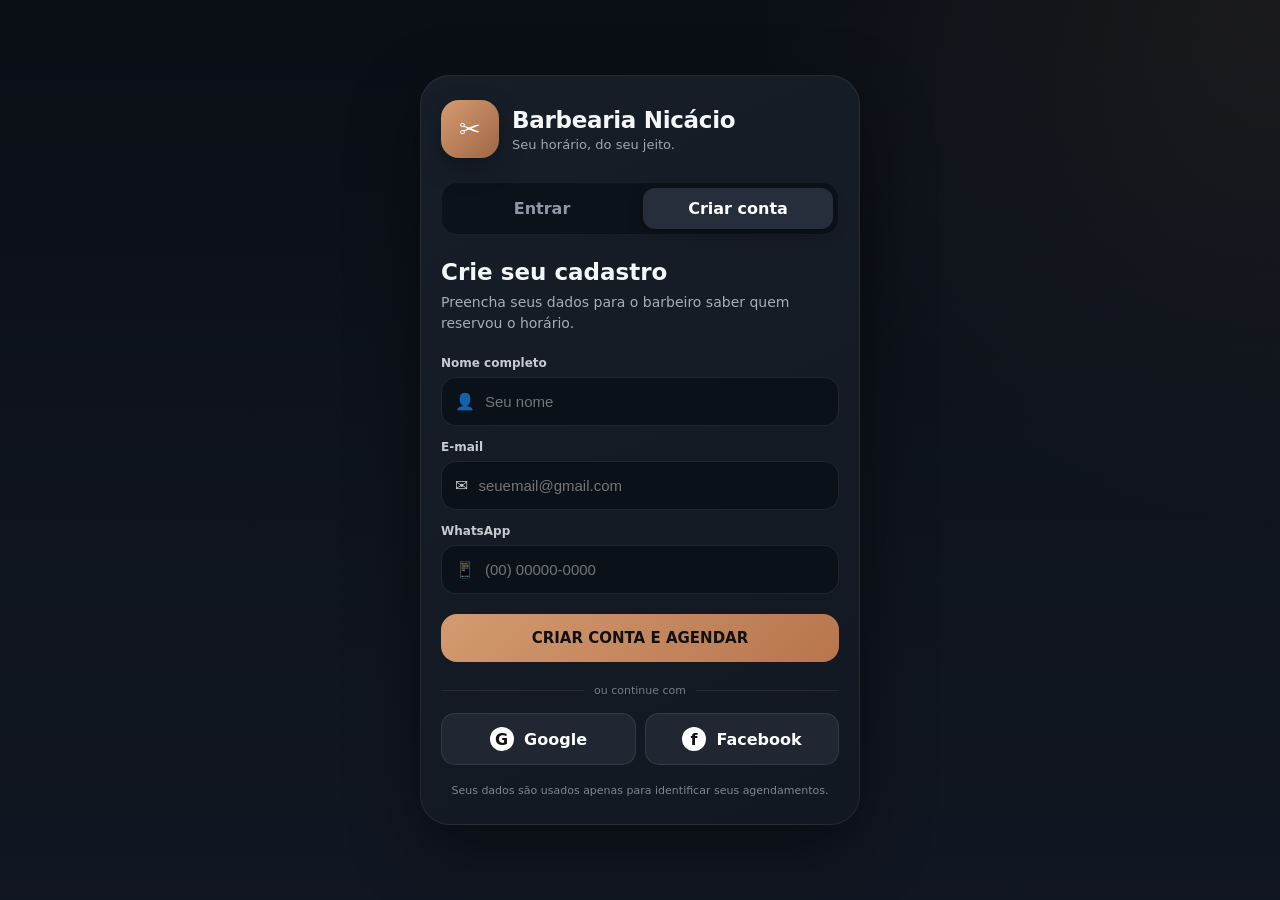
==== index.html @ 9b79aec9 "Add files via upload" ====
<!doctype html>
<html lang="pt-BR">
<head>
  <meta charset="utf-8" />
  <meta name="viewport" content="width=device-width,initial-scale=1,viewport-fit=cover" />
  <meta name="theme-color" content="#111722" />
  <title>Barbearia Nicácio</title>
  <link rel="manifest" href="manifest.json" />

  <script>
    const nicacioProfile = JSON.parse(localStorage.getItem('nicacio_profile') || 'null');
    if (!nicacioProfile || !nicacioProfile.name || !nicacioProfile.email) {
      window.location.replace('cadastro.html');
    }
  </script>

  <link rel="stylesheet" href="styles.css?v=17" />
</head>
<body>
  <main class="app">
    <header class="topbar">
      <div>
        <div class="brand">Barbearia Nicácio</div>
        <div class="sub">Agendamento online</div>
      <div class="top-actions">
        <button id="installAppBtn" class="install-btn hidden" type="button">INSTALAR APP</button>
        <a class="light-btn" href="agendamentos.html" style="text-decoration:none">MEUS AGENDAMENTOS</a>
      </div>
      </div>
      
    </header>

    <section id="chat" class="chat">
      <div id="intro1" class="bubble bot intro-bubble">Olá!</div>
      <div id="intro2" class="bubble bot intro-bubble">Por qual serviço você está procurando?</div>

      <div id="stepService" class="step intro-step-hidden"><div class="step-progress"><span class="active"></span><span></span><span></span></div><div class="helper-card"><span>✂️</span><div><b>1. Escolha o serviço</b><br>Toque em uma opção e depois em Enviar.</div></div>
        <h3>SELECIONE OS SERVIÇOS:</h3>
        <div id="services" class="cards horizontal"></div>
        <p class="swipe">← ARRASTE PARA O LADO PARA VER MAIS →</p>
        <button id="serviceNext" class="primary" disabled>Enviar</button>
      </div>

      <div id="stepDate" class="step hidden"><div class="step-progress"><span class="active"></span><span class="active"></span><span></span></div><div class="helper-card"><span>📅</span><div><b>2. Escolha dia e horário</b><br>Domingos e dias bloqueados não podem ser selecionados.</div></div>
        <div id="chosenServiceBubble" class="bubble user"></div>
        <div class="bubble bot">Certo, e qual o melhor dia e horário para você ser atendido?</div>
        <h3>SELECIONE O DIA E HORÁRIO:</h3>
        <div id="dates" class="cards horizontal"></div>
        <p class="swipe">← ARRASTE PARA O LADO PARA VER MAIS →</p>

        <div id="timesBox" class="times-box">
          <div id="timesMessage">Selecione um dia para ver os horários.</div>
          <div id="times" class="times"></div>
        </div>

        <div id="selectedDateLabel" class="selected-label">Nenhum dia selecionado</div>
        <button id="confirmBooking" class="primary" disabled>Enviar</button>
        <button id="backToService" class="secondary">Voltar</button>
      </div>

      <div id="stepDone" class="step hidden"><div class="step-progress"><span class="active"></span><span class="active"></span><span class="active"></span></div>
        <div class="bubble bot">Agendamento confirmado ✅</div>
        <div id="bookingSummary" class="summary"></div>
        <button id="newBooking" class="primary">Fazer outro agendamento</button>
      </div>
    </section>
  </main>


  <script>
    // Remove versões antigas salvas no celular para sempre carregar a versão atual.
    if ('serviceWorker' in navigator) {
      navigator.serviceWorker.getRegistrations().then(regs => regs.forEach(r => r.unregister()));
    }
    if ('caches' in window) {
      caches.keys().then(keys => keys.forEach(k => caches.delete(k)));
    }
  </script>
  <script src="app.js?v=16"></script>
</body>
</html>
---- styles.css ----
:root{
  --bg:#111722;
  --panel:#2d333e;
  --panel2:#3b414c;
  --text:#f5f6f8;
  --muted:#b7bac2;
  --accent:#c47b58;
  --accent2:#8d5f4a;
  --light:#f2f3f5;
  --dark:#151922;
}
*{box-sizing:border-box}
html,body{margin:0;background:var(--bg);color:var(--text);font-family:Inter,system-ui,-apple-system,Segoe UI,Roboto,Arial,sans-serif}
body{min-height:100vh}
button{font:inherit}
.app{max-width:820px;margin:auto;min-height:100vh;padding:20px 18px 50px}
.topbar{display:flex;justify-content:space-between;align-items:center;gap:14px;position:sticky;top:0;background:linear-gradient(var(--bg) 82%,transparent);padding:8px 0 26px;z-index:5}
.brand{font-size:22px;font-weight:800}
.sub{font-size:13px;color:var(--muted);margin-top:2px}
.light-btn{background:var(--light);color:#111;border:0;border-radius:15px;padding:11px 14px;font-size:13px;font-weight:800;box-shadow:0 5px 20px #0003}
.chat{padding-top:20px}
.bubble{padding:22px 28px;border-radius:28px;margin:16px 0;font-size:22px;line-height:1.25;max-width:82%}
.bot{background:linear-gradient(135deg,var(--accent),var(--accent2));}
.user{background:linear-gradient(135deg,#d7d9dd,#9da1a9);color:#111;margin-left:auto;max-width:max-content}
.step{margin-top:54px}
.hidden{display:none!important}
h3{font-size:16px;font-weight:500;color:var(--muted);margin:0 0 16px 2px}
.cards.horizontal{display:flex;gap:8px;overflow-x:auto;padding:3px 4px 10px;scroll-snap-type:x mandatory}
.cards.horizontal::-webkit-scrollbar{height:5px}.cards.horizontal::-webkit-scrollbar-thumb{background:#2c3340;border-radius:99px}
.card{min-width:185px;height:205px;border-radius:24px;background:linear-gradient(145deg,#3c424d,#2b303a);padding:22px;position:relative;border:2px solid transparent;scroll-snap-align:start;display:flex;flex-direction:column;justify-content:flex-end}
.card.selected{border-color:#e69a70;box-shadow:0 0 0 3px #e69a7033 inset}
.check{position:absolute;right:18px;top:18px;width:42px;height:42px;border-radius:12px;background:#f2f2f2}
.card.selected .check::after{content:"✓";position:absolute;inset:0;display:grid;place-items:center;color:#111;font-weight:900;font-size:24px}
.service-name{font-size:25px;font-weight:800}
.service-meta{display:flex;justify-content:space-between;color:#bbb;font-size:18px;margin-top:18px}
.swipe{text-align:center;color:#999;font-size:14px}
.primary,.secondary{width:100%;border:0;border-radius:22px;padding:16px 18px;margin-top:14px;font-size:18px;font-weight:700}
.primary{background:linear-gradient(135deg,#b9bdc5,#6f7580);color:#fff}
.primary:disabled{opacity:.45}
.secondary{background:#202631;color:#fff}
.date-card{min-width:140px;height:148px;justify-content:center;align-items:center;text-align:center;padding:12px}
.date-card .dow{font-size:24px;font-weight:700}
.date-card .day{font-size:40px;font-weight:800;margin:10px 0 0}
.date-card .month{color:#ddd;font-weight:700}
.date-card.selected{background:linear-gradient(145deg,#df8b60,#ae6848)}
.date-card.disabled{opacity:.3;text-decoration:line-through}
.times-box{background:linear-gradient(145deg,#4a505a,#3b414c);padding:28px;border-radius:28px;margin-top:30px;text-align:center}
.times{display:grid;grid-template-columns:repeat(3,1fr);gap:10px;margin-top:18px}
.time-btn{border:1px solid #ffffff33;background:#242a34;color:#fff;border-radius:16px;padding:14px}
.time-btn.selected{background:#d58259;color:#111;font-weight:800}
.selected-label{background:#201f25;border-radius:22px;margin-top:22px;padding:17px;text-align:center;font-weight:700}
.summary{background:#242a34;border-radius:26px;padding:24px;font-size:18px;line-height:1.7}
.modal{position:fixed;inset:0;background:#0009;display:grid;place-items:end center;z-index:20;padding:18px}
.modal-card{background:#171d27;width:min(820px,100%);max-height:80vh;overflow:auto;border-radius:30px 30px 20px 20px;padding:22px}
.modal-head{display:flex;justify-content:space-between;align-items:center}
.icon-btn{border:0;background:#2b313c;color:#fff;width:42px;height:42px;border-radius:50%}
.booking-item{background:#242a34;padding:18px;border-radius:20px;margin:12px 0}
.booking-item strong{display:block;font-size:18px;margin-bottom:6px}
.cancel{margin-top:12px;border:0;background:#5a2730;color:#fff;border-radius:14px;padding:10px 14px}
.empty{color:#aaa;text-align:center;padding:36px 10px}
@media(max-width:560px){
  .app{padding:12px 12px 38px}
  .topbar{align-items:flex-start}
  .brand{font-size:18px}
  .light-btn{font-size:13px;padding:13px 14px}
  .bubble{font-size:19px;max-width:88%;padding:18px 20px;border-radius:24px}
  .card{min-width:180px;height:210px;padding:18px}
  .service-name{font-size:21px}
  .service-meta{font-size:16px}
  .date-card{min-width:145px;height:155px}
  .times{grid-template-columns:repeat(2,1fr)}
}


.intro-bubble{
  opacity:0;
  transform:translateY(12px) scale(.98);
  transition:opacity .45s ease, transform .45s ease;
}
.intro-bubble.show{
  opacity:1;
  transform:translateY(0) scale(1);
}
.intro-step-hidden{
  opacity:0;
  transform:translateY(12px);
  pointer-events:none;
}
.intro-step-show{
  opacity:1;
  transform:translateY(0);
  pointer-events:auto;
  transition:opacity .45s ease, transform .45s ease;
}


/* V13 — visual profissional e mais fácil de entender */
body{background:linear-gradient(180deg,#0c1118 0%,#111722 100%)}
.app{max-width:760px;padding:18px 16px 44px}
.topbar{backdrop-filter:blur(12px);border-bottom:1px solid #ffffff14}
.brand{font-size:24px;letter-spacing:-.3px}
.light-btn{border-radius:14px;padding:11px 13px;box-shadow:none}
.bubble{max-width:88%;border-radius:22px;padding:18px 20px;font-size:19px;box-shadow:0 14px 38px #00000038}
.bot{background:linear-gradient(135deg,#c5825f,#93634c)}
.step{margin-top:34px}
h3{margin-bottom:12px;font-size:13px;letter-spacing:.5px;font-weight:800;color:#c5cad2}
.card{background:linear-gradient(145deg,#2a323f,#202733);border:1px solid #ffffff14;box-shadow:0 8px 24px #0002}
.card.selected{border-color:#d59a6f;box-shadow:0 0 0 2px #d59a6f33,0 10px 26px #0003}
.primary{background:linear-gradient(135deg,#d39a70,#b8754e);color:#111;font-weight:900}
.primary:disabled{background:#555d69;color:#ccd0d5}
.secondary{background:#1b222d;border:1px solid #ffffff14}
.times-box{background:linear-gradient(145deg,#29313d,#222a35);border:1px solid #ffffff14;box-shadow:0 14px 38px #00000038}
.time-btn{border:1px solid #ffffff20;background:#151b24;border-radius:13px;padding:12px}
.time-btn.selected{background:#d59a6f;color:#111}
.step-progress{display:flex;gap:7px;margin:10px 0 18px}
.step-progress span{height:5px;flex:1;border-radius:99px;background:#2a313b}
.step-progress span.active{background:#d59a6f}
.helper-card{display:flex;align-items:center;gap:10px;background:#151b24;border:1px solid #ffffff14;border-radius:16px;padding:12px 14px;color:#aeb5c0;font-size:13px;margin-bottom:14px}
.helper-card b{color:#fff}
.auth-card{border:1px solid #ffffff14;box-shadow:0 14px 38px #00000038}
.auth-card input{background:#0f151e;border:1px solid #ffffff18}
.auth-card input:focus{border-color:#d59a6f;box-shadow:0 0 0 3px #d59a6f22}
@media(max-width:560px){.app{padding:12px 12px 34px}.brand{font-size:20px}.bubble{font-size:17px;padding:16px 17px}.light-btn{font-size:11px;padding:10px 11px}}


/* V14 — Login profissional */
.login-shell{
  min-height:100vh;
  display:grid;
  place-items:center;
  padding:22px 14px;
  background:
    radial-gradient(circle at top right,#d59a6f14,transparent 34%),
    linear-gradient(180deg,#0a0f16,#111722);
}
.login-card{
  width:min(440px,100%);
  background:linear-gradient(155deg,#171e28,#121821);
  border:1px solid #ffffff12;
  border-radius:30px;
  padding:24px 20px;
  box-shadow:0 26px 70px #0007;
}
.login-brand{
  display:flex;
  align-items:center;
  gap:13px;
  margin-bottom:24px;
}
.login-logo{
  width:58px;
  height:58px;
  border-radius:18px;
  display:grid;
  place-items:center;
  font-size:26px;
  background:linear-gradient(135deg,#d59a6f,#9f6747);
  box-shadow:0 10px 26px #0004;
}
.login-brand h1{
  margin:0;
  font-size:23px;
  letter-spacing:-.3px;
}
.login-brand p{
  margin:4px 0 0;
  color:#9fa7b3;
  font-size:13px;
}
.login-tabs{
  display:grid;
  grid-template-columns:1fr 1fr;
  gap:6px;
  padding:5px;
  border-radius:16px;
  background:#0c121a;
  border:1px solid #ffffff0e;
  margin-bottom:24px;
}
.login-tab{
  border:0;
  border-radius:12px;
  padding:11px 8px;
  background:transparent;
  color:#9098a5;
  font-weight:800;
}
.login-tab.active{
  background:#252e3a;
  color:#fff;
  box-shadow:0 5px 16px #0003;
}
.login-heading h2{
  margin:0;
  font-size:23px;
}
.login-heading p{
  margin:7px 0 22px;
  color:#a5adb8;
  font-size:14px;
  line-height:1.5;
}
.login-card label{
  display:block;
  margin:14px 0 7px;
  font-size:12px;
  font-weight:800;
  color:#c6cbd2;
}
.input-wrap{
  display:flex;
  align-items:center;
  gap:10px;
  background:#0b1118;
  border:1px solid #ffffff16;
  border-radius:15px;
  padding:0 13px;
}
.input-wrap:focus-within{
  border-color:#d59a6f;
  box-shadow:0 0 0 3px #d59a6f18;
}
.input-wrap span{
  opacity:.8;
}
.input-wrap input{
  width:100%;
  border:0;
  outline:0;
  background:transparent;
  color:#fff;
  padding:15px 0;
  font-size:15px;
}
.login-primary{
  margin-top:20px;
  border-radius:16px;
  padding:15px;
  font-size:15px;
}
.login-divider{
  display:flex;
  align-items:center;
  gap:10px;
  margin:22px 0 16px;
  color:#737c89;
  font-size:11px;
}
.login-divider::before,.login-divider::after{
  content:"";
  height:1px;
  flex:1;
  background:#ffffff12;
}
.social-grid{
  display:grid;
  grid-template-columns:1fr 1fr;
  gap:9px;
}
.social-login{
  border:1px solid #ffffff16;
  background:#202733;
  color:#fff;
  border-radius:14px;
  padding:13px 8px;
  font-weight:800;
}
.social-login b{
  display:inline-grid;
  place-items:center;
  width:24px;
  height:24px;
  background:#fff;
  color:#111;
  border-radius:50%;
  margin-right:5px;
}
.login-foot{
  color:#7d8692;
  text-align:center;
  font-size:11px;
  line-height:1.5;
  margin:18px 10px 0;
}
@media(max-width:420px){
  .login-card{padding:21px 16px;border-radius:25px}
  .login-brand h1{font-size:20px}
  .login-heading h2{font-size:21px}
}


/* V15 — saudação personalizada e agendamento corrigido */
.intro-bubble{
  opacity:0;
  transform:translateY(10px);
  transition:opacity .4s ease,transform .4s ease;
}
.intro-bubble.show{
  opacity:1;
  transform:translateY(0);
}
.intro-step-hidden{
  opacity:0;
  transform:translateY(10px);
  pointer-events:none;
}
.intro-step-show{
  opacity:1;
  transform:translateY(0);
  pointer-events:auto;
  transition:opacity .4s ease,transform .4s ease;
}


/* V16 — botão de dia menor + instalar aplicativo */
.top-actions{
  display:flex;
  align-items:center;
  gap:8px;
  flex-wrap:wrap;
  justify-content:flex-end;
}
.install-btn{
  border:0;
  border-radius:13px;
  padding:10px 12px;
  background:linear-gradient(135deg,#d39a70,#b8754e);
  color:#111;
  font-weight:900;
  font-size:11px;
}
.date-card{
  min-width:82px !important;
  width:82px !important;
  height:96px !important;
  padding:6px !important;
  border-radius:16px !important;
}
.date-card .dow{
  font-size:12px !important;
}
.date-card .day{
  font-size:21px !important;
  margin-top:3px !important;
}
.date-card .month{
  font-size:10px !important;
}
.blocked-tag{
  margin-top:4px !important;
  font-size:7px !important;
}
@media(max-width:560px){
  .topbar{
    gap:8px;
  }
  .top-actions{
    gap:6px;
  }
  .install-btn,.light-btn{
    font-size:9px !important;
    padding:9px 9px !important;
  }
  .date-card{
    min-width:76px !important;
    width:76px !important;
    height:90px !important;
  }
}


/* V17 — cartões de selecionar serviço menores */
.card:not(.date-card){
  min-width:118px !important;
  width:118px !important;
  height:132px !important;
  padding:11px !important;
  border-radius:17px !important;
}
.card:not(.date-card) .service-name{
  font-size:14px !important;
  line-height:1.15 !important;
}
.card:not(.date-card) .service-meta{
  font-size:10px !important;
  gap:5px !important;
  margin-top:7px !important;
}
.card:not(.date-card) .check{
  width:25px !important;
  height:25px !important;
  right:8px !important;
  top:8px !important;
  border-radius:7px !important;
}
.card:not(.date-card).selected .check::after{
  font-size:15px !important;
}
@media(max-width:560px){
  .card:not(.date-card){
    min-width:110px !important;
    width:110px !important;
    height:124px !important;
    padding:9px !important;
  }
  .card:not(.date-card) .service-name{
    font-size:13px !important;
  }
}
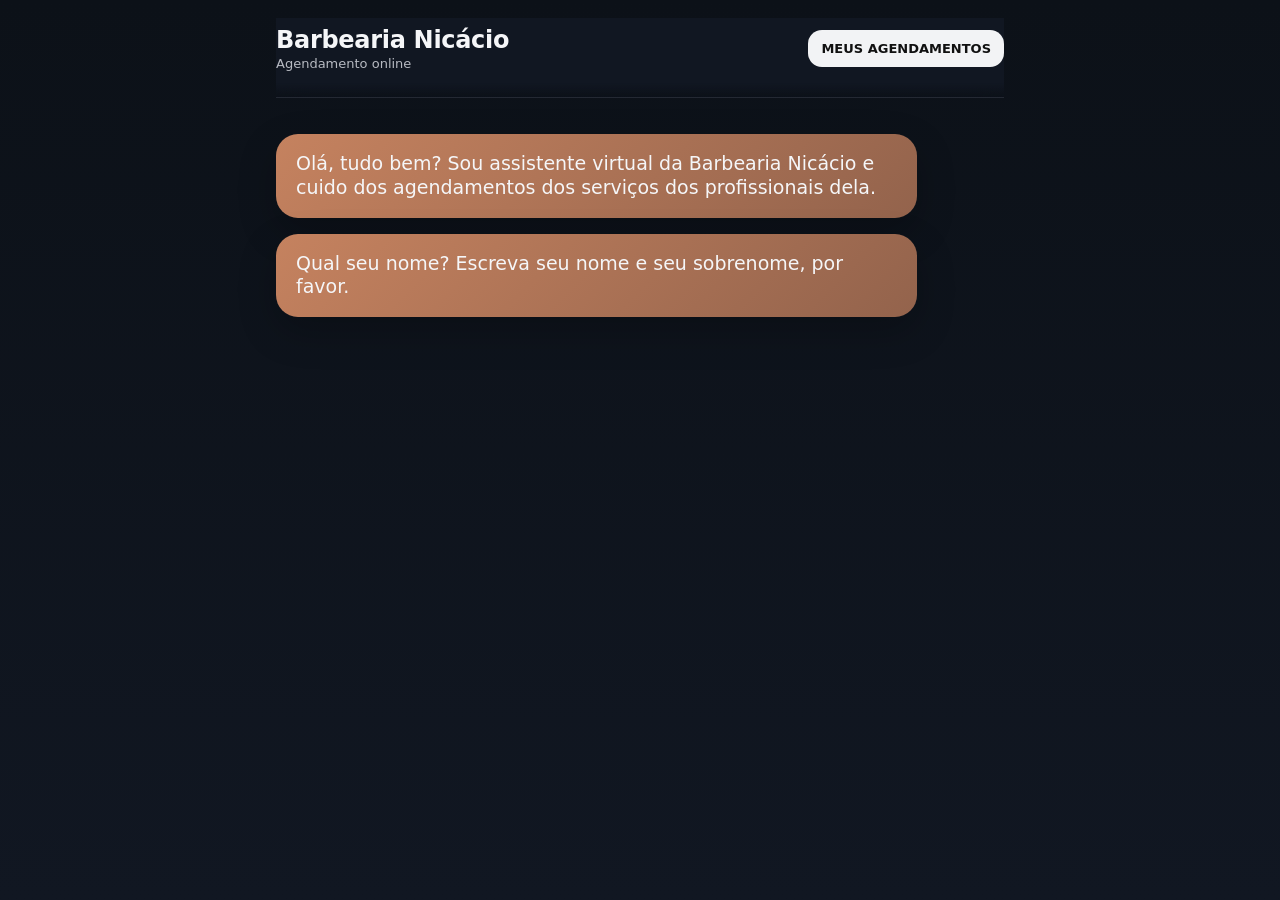
==== commit 54cd178b: "Add files via upload" ====
--- a/index.html
+++ b/index.html
@@ -6,76 +6,74 @@
   <meta name="theme-color" content="#111722" />
   <title>Barbearia Nicácio</title>
   <link rel="manifest" href="manifest.json" />
-
-  <script>
-    const nicacioProfile = JSON.parse(localStorage.getItem('nicacio_profile') || 'null');
-    if (!nicacioProfile || !nicacioProfile.name || !nicacioProfile.email) {
-      window.location.replace('cadastro.html');
-    }
-  </script>
-
-  <link rel="stylesheet" href="styles.css?v=17" />
+  <link rel="stylesheet" href="styles.css?v=19" />
 </head>
 <body>
   <main class="app">
     <header class="topbar">
-      <div>
-        <div class="brand">Barbearia Nicácio</div>
-        <div class="sub">Agendamento online</div>
+      <div><div class="brand">Barbearia Nicácio</div><div class="sub">Agendamento online</div></div>
       <div class="top-actions">
         <button id="installAppBtn" class="install-btn hidden" type="button">INSTALAR APP</button>
         <a class="light-btn" href="agendamentos.html" style="text-decoration:none">MEUS AGENDAMENTOS</a>
       </div>
-      </div>
-      
     </header>
 
     <section id="chat" class="chat">
-      <div id="intro1" class="bubble bot intro-bubble">Olá!</div>
-      <div id="intro2" class="bubble bot intro-bubble">Por qual serviço você está procurando?</div>
+      <div id="welcomeBubble" class="bubble bot intro-bubble">Olá, tudo bem? Sou assistente virtual da Barbearia Nicácio e cuido dos agendamentos dos serviços dos profissionais dela.</div>
+      <div id="nameQuestion" class="bubble bot intro-bubble">Qual seu nome? Escreva seu nome e seu sobrenome, por favor.</div>
 
-      <div id="stepService" class="step intro-step-hidden"><div class="step-progress"><span class="active"></span><span></span><span></span></div><div class="helper-card"><span>✂️</span><div><b>1. Escolha o serviço</b><br>Toque em uma opção e depois em Enviar.</div></div>
+      <div id="stepName" class="step intro-step-hidden chat-form-card">
+        <label for="clientName">SEU NOME E SOBRENOME:</label>
+        <input id="clientName" class="chat-input" type="text" autocomplete="name" placeholder="Ex.: João da Silva" />
+        <button id="sendName" class="primary" disabled>Enviar</button>
+      </div>
+
+      <div id="stepNotify" class="step hidden">
+        <div id="nameReply" class="bubble user"></div>
+        <div id="howAreYou" class="bubble bot"></div>
+        <div class="bubble bot">Para que possamos lembrá-lo de seu agendamento, ative suas notificações clicando abaixo.</div>
+        <button id="enableNotifications" class="primary">🔔 ATIVAR NOTIFICAÇÕES</button>
+        <button id="continueWithoutNotifications" class="secondary">Continuar</button>
+      </div>
+
+      <div id="stepService" class="step hidden">
+        <div class="bubble bot">Por qual serviço você está procurando?</div>
+        <div class="step-progress"><span class="active"></span><span></span><span></span></div>
+        <div class="helper-card"><span>✂️</span><div><b>1. Escolha o serviço</b><br>Toque em uma opção e depois em Enviar.</div></div>
         <h3>SELECIONE OS SERVIÇOS:</h3>
         <div id="services" class="cards horizontal"></div>
         <p class="swipe">← ARRASTE PARA O LADO PARA VER MAIS →</p>
         <button id="serviceNext" class="primary" disabled>Enviar</button>
       </div>
 
-      <div id="stepDate" class="step hidden"><div class="step-progress"><span class="active"></span><span class="active"></span><span></span></div><div class="helper-card"><span>📅</span><div><b>2. Escolha dia e horário</b><br>Domingos e dias bloqueados não podem ser selecionados.</div></div>
+      <div id="stepDate" class="step hidden">
+        <div class="step-progress"><span class="active"></span><span class="active"></span><span></span></div>
+        <div class="helper-card"><span>📅</span><div><b>2. Escolha dia e horário</b><br>Domingos e dias bloqueados não podem ser selecionados.</div></div>
         <div id="chosenServiceBubble" class="bubble user"></div>
         <div class="bubble bot">Certo, e qual o melhor dia e horário para você ser atendido?</div>
         <h3>SELECIONE O DIA E HORÁRIO:</h3>
         <div id="dates" class="cards horizontal"></div>
         <p class="swipe">← ARRASTE PARA O LADO PARA VER MAIS →</p>
-
-        <div id="timesBox" class="times-box">
-          <div id="timesMessage">Selecione um dia para ver os horários.</div>
-          <div id="times" class="times"></div>
-        </div>
-
+        <div id="timesBox" class="times-box"><div id="timesMessage">Selecione um dia para ver os horários.</div><div id="times" class="times"></div></div>
         <div id="selectedDateLabel" class="selected-label">Nenhum dia selecionado</div>
-        <button id="confirmBooking" class="primary" disabled>Enviar</button>
+        <button id="confirmDate" class="primary" disabled>Enviar</button>
         <button id="backToService" class="secondary">Voltar</button>
       </div>
 
-      <div id="stepDone" class="step hidden"><div class="step-progress"><span class="active"></span><span class="active"></span><span class="active"></span></div>
-        <div class="bubble bot">Agendamento confirmado ✅</div>
-        <div id="bookingSummary" class="summary"></div>
+      <div id="stepPhone" class="step hidden chat-form-card">
+        <div class="bubble bot">Que bom, qual seu telefone?</div>
+        <label for="clientPhone">SEU TELEFONE:</label>
+        <input id="clientPhone" class="chat-input" type="tel" inputmode="tel" autocomplete="tel" placeholder="Ex.: (33) 99999-9999" />
+        <button id="finishBooking" class="primary" disabled>Enviar</button>
+      </div>
+
+      <div id="stepDone" class="step hidden">
+        <div id="bookingSummary" class="final-message"></div>
         <button id="newBooking" class="primary">Fazer outro agendamento</button>
       </div>
     </section>
   </main>
 
-
-  <script>
-    // Remove versões antigas salvas no celular para sempre carregar a versão atual.
-    if ('serviceWorker' in navigator) {
-      navigator.serviceWorker.getRegistrations().then(regs => regs.forEach(r => r.unregister()));
-    }
-    if ('caches' in window) {
-      caches.keys().then(keys => keys.forEach(k => caches.delete(k)));
-    }
-  </script>
-  <script src="app.js?v=16"></script>
+  <script src="app.js?v=19"></script>
 </body>
 </html>
--- a/styles.css
+++ b/styles.css
@@ -408,3 +408,12 @@
     font-size:13px !important;
   }
 }
+
+/* V19 — fluxo conversacional da assistente virtual */
+.chat-form-card{background:#151b24;border:1px solid #ffffff14;border-radius:20px;padding:16px;margin-top:22px}
+.chat-form-card label{display:block;color:#c5cad2;font-size:12px;font-weight:800;margin-bottom:9px;letter-spacing:.4px}
+.chat-input{width:100%;border:1px solid #ffffff20;outline:0;background:#0d131c;color:#fff;border-radius:15px;padding:15px 14px;font-size:16px}
+.chat-input:focus{border-color:#d59a6f;box-shadow:0 0 0 3px #d59a6f1f}
+.final-message{margin-top:10px}.final-bubble{max-width:100%;line-height:1.55;font-size:17px}.final-bubble strong{font-size:15px;line-height:1.5}
+#stepNotify .primary{margin-top:8px}
+@media(max-width:560px){.chat-form-card{padding:13px}.final-bubble{font-size:16px}}
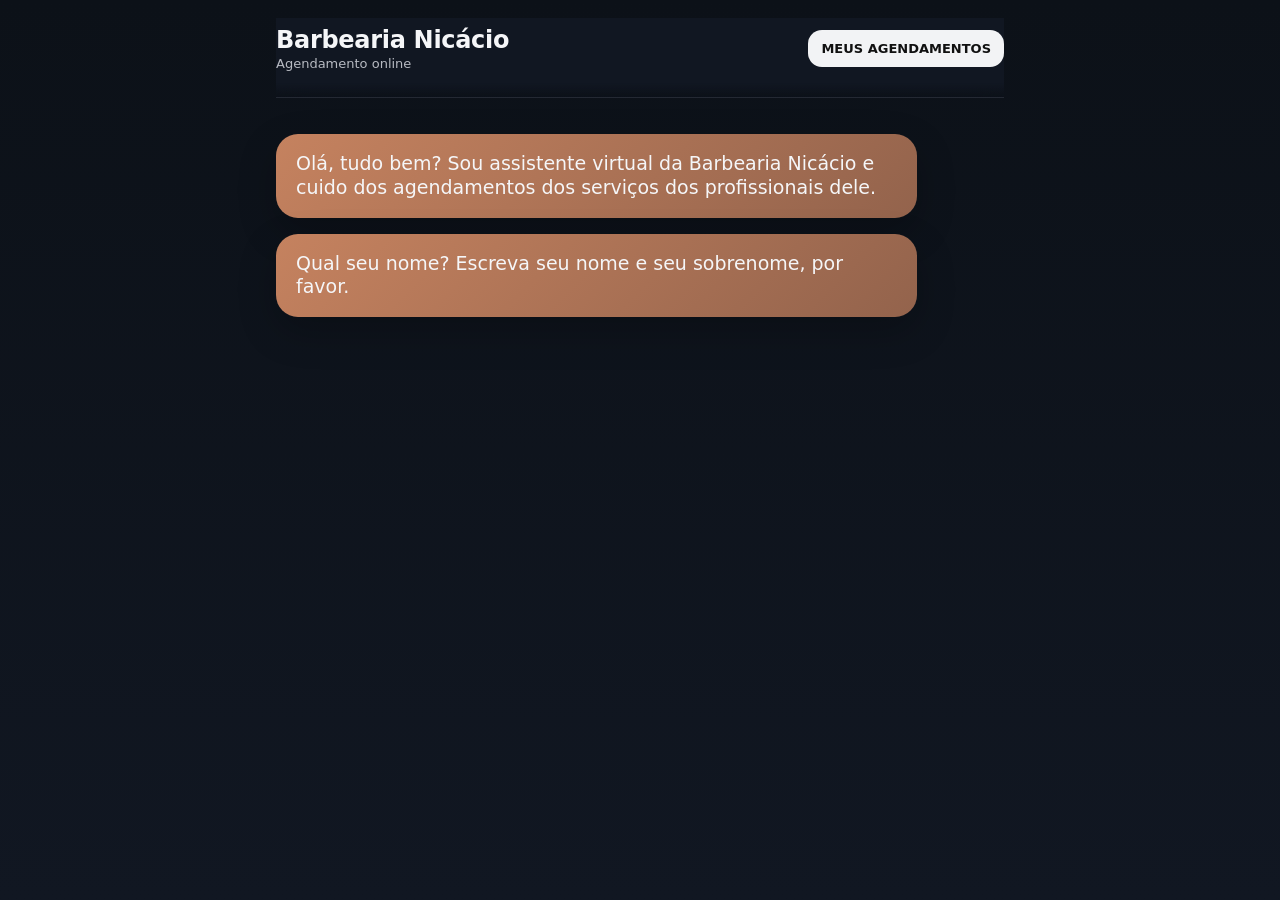
==== commit 84261dc3: "Add files via upload" ====
--- a/index.html
+++ b/index.html
@@ -6,7 +6,7 @@
   <meta name="theme-color" content="#111722" />
   <title>Barbearia Nicácio</title>
   <link rel="manifest" href="manifest.json" />
-  <link rel="stylesheet" href="styles.css?v=19" />
+  <link rel="stylesheet" href="styles.css?v=20" />
 </head>
 <body>
   <main class="app">
@@ -19,7 +19,7 @@
     </header>
 
     <section id="chat" class="chat">
-      <div id="welcomeBubble" class="bubble bot intro-bubble">Olá, tudo bem? Sou assistente virtual da Barbearia Nicácio e cuido dos agendamentos dos serviços dos profissionais dela.</div>
+      <div id="welcomeBubble" class="bubble bot intro-bubble">Olá, tudo bem? Sou assistente virtual da Barbearia Nicácio e cuido dos agendamentos dos serviços dos profissionais dele.</div>
       <div id="nameQuestion" class="bubble bot intro-bubble">Qual seu nome? Escreva seu nome e seu sobrenome, por favor.</div>
 
       <div id="stepName" class="step intro-step-hidden chat-form-card">
@@ -74,6 +74,6 @@
     </section>
   </main>
 
-  <script src="app.js?v=19"></script>
+  <script src="app.js?v=20"></script>
 </body>
 </html>
--- a/styles.css
+++ b/styles.css
@@ -417,3 +417,17 @@
 .final-message{margin-top:10px}.final-bubble{max-width:100%;line-height:1.55;font-size:17px}.final-bubble strong{font-size:15px;line-height:1.5}
 #stepNotify .primary{margin-top:8px}
 @media(max-width:560px){.chat-form-card{padding:13px}.final-bubble{font-size:16px}}
+
+
+/* V20 — mensagens chegando uma por uma */
+@keyframes conversationArrival{
+  0%{opacity:0;transform:translateY(12px) scale(.985)}
+  100%{opacity:1;transform:translateY(0) scale(1)}
+}
+.conversation-arrive{animation:conversationArrival .38s ease both}
+#stepNotify:not(.hidden) .bubble,
+#stepService:not(.hidden) > *,
+#stepDate:not(.hidden) > *,
+#stepPhone:not(.hidden) > *,
+#stepDone:not(.hidden) > *{will-change:opacity,transform}
+#nameWarning{margin-bottom:12px}
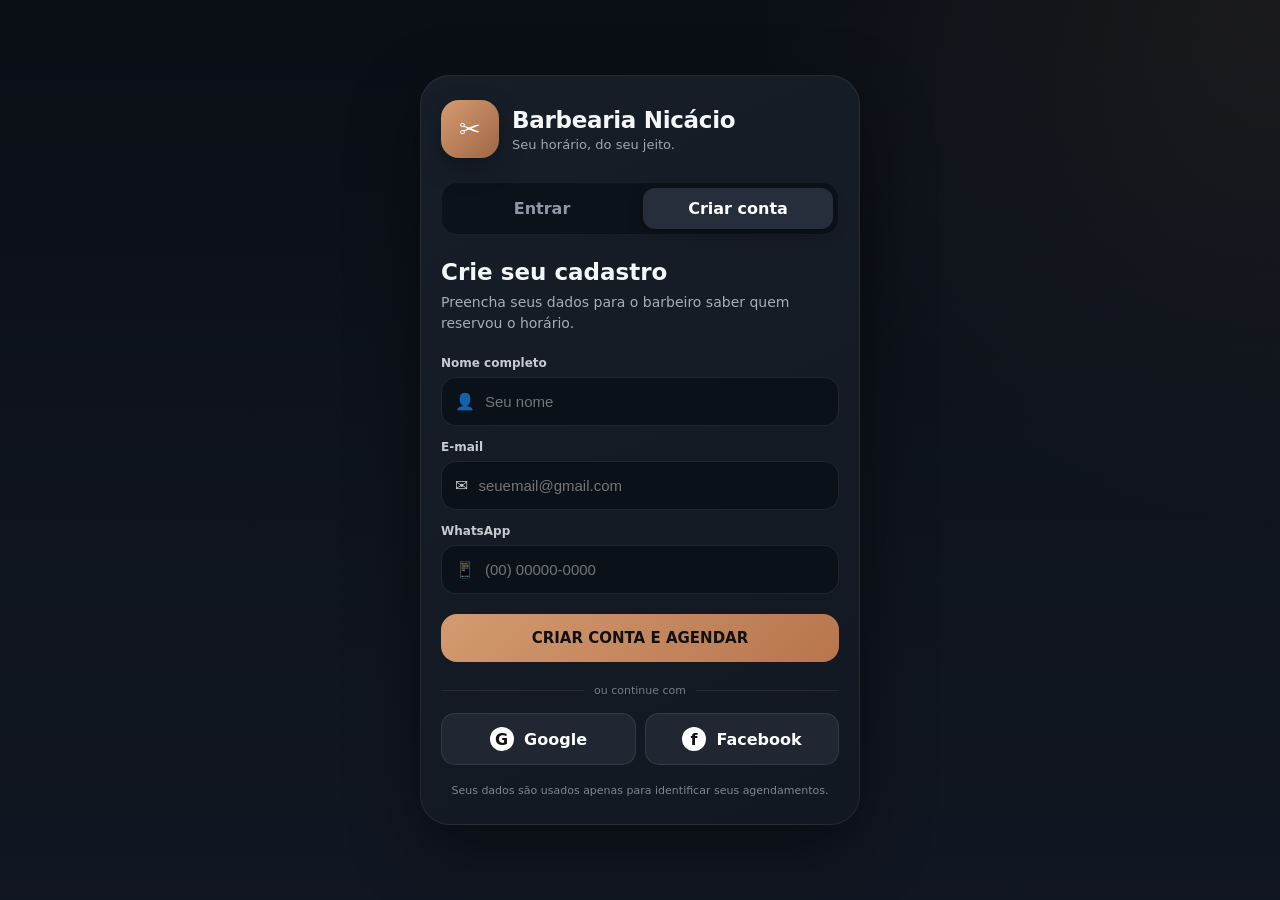
==== commit e5b545e4: "Add files via upload" ====
--- a/index.html
+++ b/index.html
@@ -6,74 +6,72 @@
   <meta name="theme-color" content="#111722" />
   <title>Barbearia Nicácio</title>
   <link rel="manifest" href="manifest.json" />
-  <link rel="stylesheet" href="styles.css?v=20" />
+
+  <script>
+    const nicacioProfile = JSON.parse(localStorage.getItem('nicacio_profile') || 'null');
+    if (!nicacioProfile || !nicacioProfile.name || !nicacioProfile.email) {
+      window.location.replace('cadastro.html');
+    }
+  </script>
+
+  <link rel="stylesheet" href="styles.css?v=26" />
 </head>
 <body>
   <main class="app">
     <header class="topbar">
-      <div><div class="brand">Barbearia Nicácio</div><div class="sub">Agendamento online</div></div>
-      <div class="top-actions">
-        <button id="installAppBtn" class="install-btn hidden" type="button">INSTALAR APP</button>
-        <a class="light-btn" href="agendamentos.html" style="text-decoration:none">MEUS AGENDAMENTOS</a>
+      <div>
+        <div class="brand">Barbearia Nicácio</div>
+        <div class="sub">Agendamento online</div>
       </div>
+      <a class="light-btn" href="agendamentos.html" style="text-decoration:none">MEUS AGENDAMENTOS</a>
     </header>
 
     <section id="chat" class="chat">
-      <div id="welcomeBubble" class="bubble bot intro-bubble">Olá, tudo bem? Sou assistente virtual da Barbearia Nicácio e cuido dos agendamentos dos serviços dos profissionais dele.</div>
-      <div id="nameQuestion" class="bubble bot intro-bubble">Qual seu nome? Escreva seu nome e seu sobrenome, por favor.</div>
+      <div id="intro1" class="bubble bot intro-bubble">Olá!</div>
+      <div id="intro2" class="bubble bot intro-bubble">Por qual serviço você está procurando?</div>
 
-      <div id="stepName" class="step intro-step-hidden chat-form-card">
-        <label for="clientName">SEU NOME E SOBRENOME:</label>
-        <input id="clientName" class="chat-input" type="text" autocomplete="name" placeholder="Ex.: João da Silva" />
-        <button id="sendName" class="primary" disabled>Enviar</button>
-      </div>
-
-      <div id="stepNotify" class="step hidden">
-        <div id="nameReply" class="bubble user"></div>
-        <div id="howAreYou" class="bubble bot"></div>
-        <div class="bubble bot">Para que possamos lembrá-lo de seu agendamento, ative suas notificações clicando abaixo.</div>
-        <button id="enableNotifications" class="primary">🔔 ATIVAR NOTIFICAÇÕES</button>
-        <button id="continueWithoutNotifications" class="secondary">Continuar</button>
-      </div>
-
-      <div id="stepService" class="step hidden">
-        <div class="bubble bot">Por qual serviço você está procurando?</div>
-        <div class="step-progress"><span class="active"></span><span></span><span></span></div>
-        <div class="helper-card"><span>✂️</span><div><b>1. Escolha o serviço</b><br>Toque em uma opção e depois em Enviar.</div></div>
+      <div id="stepService" class="step intro-step-hidden"><div class="step-progress"><span class="active"></span><span></span><span></span></div><div class="helper-card"><span>✂️</span><div><b>1. Escolha o serviço</b><br>Toque em uma opção e depois em Enviar.</div></div>
         <h3>SELECIONE OS SERVIÇOS:</h3>
         <div id="services" class="cards horizontal"></div>
         <p class="swipe">← ARRASTE PARA O LADO PARA VER MAIS →</p>
         <button id="serviceNext" class="primary" disabled>Enviar</button>
       </div>
 
-      <div id="stepDate" class="step hidden">
-        <div class="step-progress"><span class="active"></span><span class="active"></span><span></span></div>
-        <div class="helper-card"><span>📅</span><div><b>2. Escolha dia e horário</b><br>Domingos e dias bloqueados não podem ser selecionados.</div></div>
+      <div id="stepDate" class="step hidden"><div class="step-progress"><span class="active"></span><span class="active"></span><span></span></div><div class="helper-card"><span>📅</span><div><b>2. Escolha dia e horário</b><br>Domingos e dias bloqueados não podem ser selecionados.</div></div>
         <div id="chosenServiceBubble" class="bubble user"></div>
         <div class="bubble bot">Certo, e qual o melhor dia e horário para você ser atendido?</div>
         <h3>SELECIONE O DIA E HORÁRIO:</h3>
         <div id="dates" class="cards horizontal"></div>
         <p class="swipe">← ARRASTE PARA O LADO PARA VER MAIS →</p>
-        <div id="timesBox" class="times-box"><div id="timesMessage">Selecione um dia para ver os horários.</div><div id="times" class="times"></div></div>
+
+        <div id="timesBox" class="times-box">
+          <div id="timesMessage">Selecione um dia para ver os horários.</div>
+          <div id="times" class="times"></div>
+        </div>
+
         <div id="selectedDateLabel" class="selected-label">Nenhum dia selecionado</div>
-        <button id="confirmDate" class="primary" disabled>Enviar</button>
+        <button id="confirmBooking" class="primary" disabled>Enviar</button>
         <button id="backToService" class="secondary">Voltar</button>
       </div>
 
-      <div id="stepPhone" class="step hidden chat-form-card">
-        <div class="bubble bot">Que bom, qual seu telefone?</div>
-        <label for="clientPhone">SEU TELEFONE:</label>
-        <input id="clientPhone" class="chat-input" type="tel" inputmode="tel" autocomplete="tel" placeholder="Ex.: (33) 99999-9999" />
-        <button id="finishBooking" class="primary" disabled>Enviar</button>
-      </div>
-
-      <div id="stepDone" class="step hidden">
-        <div id="bookingSummary" class="final-message"></div>
+      <div id="stepDone" class="step hidden"><div class="step-progress"><span class="active"></span><span class="active"></span><span class="active"></span></div>
+        <div class="bubble bot">Agendamento confirmado ✅</div>
+        <div id="bookingSummary" class="summary"></div>
         <button id="newBooking" class="primary">Fazer outro agendamento</button>
       </div>
     </section>
   </main>
 
-  <script src="app.js?v=20"></script>
+
+  <script>
+    // Remove versões antigas salvas no celular para sempre carregar a versão atual.
+    if ('serviceWorker' in navigator) {
+      navigator.serviceWorker.getRegistrations().then(regs => regs.forEach(r => r.unregister()));
+    }
+    if ('caches' in window) {
+      caches.keys().then(keys => keys.forEach(k => caches.delete(k)));
+    }
+  </script>
+  <script src="app.js?v=26"></script>
 </body>
 </html>
--- a/styles.css
+++ b/styles.css
@@ -313,121 +313,78 @@
 }
 
 
-/* V16 — botão de dia menor + instalar aplicativo */
-.top-actions{
-  display:flex;
-  align-items:center;
+/* V26 — cartões de serviços compactos no estilo da referência */
+#stepService .cards.horizontal{
   gap:8px;
-  flex-wrap:wrap;
+  padding:2px 2px 8px;
+}
+#stepService .card{
+  min-width:148px;
+  width:148px;
+  height:176px;
+  padding:14px 14px 15px;
+  border-radius:20px;
   justify-content:flex-end;
-}
-.install-btn{
-  border:0;
-  border-radius:13px;
-  padding:10px 12px;
-  background:linear-gradient(135deg,#d39a70,#b8754e);
-  color:#111;
-  font-weight:900;
+  overflow:hidden;
+}
+#stepService .check{
+  top:12px;
+  right:12px;
+  width:34px;
+  height:34px;
+  border-radius:10px;
+  background:linear-gradient(145deg,#f5f5f5,#cfd2d6);
+  box-shadow:0 2px 7px #0003;
+}
+#stepService .card.selected .check::after{
+  font-size:19px;
+}
+#stepService .service-icon{
+  position:absolute;
+  top:18px;
+  left:16px;
+  display:grid;
+  place-items:center;
+  width:30px;
+  height:30px;
+  color:#e2a077;
+  font-size:24px;
+  font-weight:800;
+  line-height:1;
+  opacity:.95;
+}
+#stepService .service-name{
+  font-size:17px;
+  line-height:1.12;
+  font-weight:800;
+  letter-spacing:-.15px;
+  max-width:116px;
+  overflow-wrap:anywhere;
+}
+#stepService .service-meta{
+  margin-top:10px;
+  gap:7px;
+  font-size:14px;
+  line-height:1;
+  color:#aaaeb5;
+}
+#stepService .service-meta span:first-child{
+  color:#b8bbc1;
+}
+#stepService .swipe{
+  margin-top:3px;
   font-size:11px;
-}
-.date-card{
-  min-width:82px !important;
-  width:82px !important;
-  height:96px !important;
-  padding:6px !important;
-  border-radius:16px !important;
-}
-.date-card .dow{
-  font-size:12px !important;
-}
-.date-card .day{
-  font-size:21px !important;
-  margin-top:3px !important;
-}
-.date-card .month{
-  font-size:10px !important;
-}
-.blocked-tag{
-  margin-top:4px !important;
-  font-size:7px !important;
-}
-@media(max-width:560px){
-  .topbar{
-    gap:8px;
-  }
-  .top-actions{
-    gap:6px;
-  }
-  .install-btn,.light-btn{
-    font-size:9px !important;
-    padding:9px 9px !important;
-  }
-  .date-card{
-    min-width:76px !important;
-    width:76px !important;
-    height:90px !important;
-  }
-}
-
-
-/* V17 — cartões de selecionar serviço menores */
-.card:not(.date-card){
-  min-width:118px !important;
-  width:118px !important;
-  height:132px !important;
-  padding:11px !important;
-  border-radius:17px !important;
-}
-.card:not(.date-card) .service-name{
-  font-size:14px !important;
-  line-height:1.15 !important;
-}
-.card:not(.date-card) .service-meta{
-  font-size:10px !important;
-  gap:5px !important;
-  margin-top:7px !important;
-}
-.card:not(.date-card) .check{
-  width:25px !important;
-  height:25px !important;
-  right:8px !important;
-  top:8px !important;
-  border-radius:7px !important;
-}
-.card:not(.date-card).selected .check::after{
-  font-size:15px !important;
-}
-@media(max-width:560px){
-  .card:not(.date-card){
-    min-width:110px !important;
-    width:110px !important;
-    height:124px !important;
-    padding:9px !important;
-  }
-  .card:not(.date-card) .service-name{
-    font-size:13px !important;
-  }
-}
-
-/* V19 — fluxo conversacional da assistente virtual */
-.chat-form-card{background:#151b24;border:1px solid #ffffff14;border-radius:20px;padding:16px;margin-top:22px}
-.chat-form-card label{display:block;color:#c5cad2;font-size:12px;font-weight:800;margin-bottom:9px;letter-spacing:.4px}
-.chat-input{width:100%;border:1px solid #ffffff20;outline:0;background:#0d131c;color:#fff;border-radius:15px;padding:15px 14px;font-size:16px}
-.chat-input:focus{border-color:#d59a6f;box-shadow:0 0 0 3px #d59a6f1f}
-.final-message{margin-top:10px}.final-bubble{max-width:100%;line-height:1.55;font-size:17px}.final-bubble strong{font-size:15px;line-height:1.5}
-#stepNotify .primary{margin-top:8px}
-@media(max-width:560px){.chat-form-card{padding:13px}.final-bubble{font-size:16px}}
-
-
-/* V20 — mensagens chegando uma por uma */
-@keyframes conversationArrival{
-  0%{opacity:0;transform:translateY(12px) scale(.985)}
-  100%{opacity:1;transform:translateY(0) scale(1)}
-}
-.conversation-arrive{animation:conversationArrival .38s ease both}
-#stepNotify:not(.hidden) .bubble,
-#stepService:not(.hidden) > *,
-#stepDate:not(.hidden) > *,
-#stepPhone:not(.hidden) > *,
-#stepDone:not(.hidden) > *{will-change:opacity,transform}
-#nameWarning{margin-bottom:12px}
+  letter-spacing:.1px;
+}
+#stepService h3{
+  font-size:14px;
+  font-weight:500;
+  letter-spacing:0;
+}
+@media(max-width:420px){
+  #stepService .card{min-width:140px;width:140px;height:170px;padding:13px}
+  #stepService .service-name{font-size:16px;max-width:108px}
+  #stepService .service-meta{font-size:13px}
+  #stepService .check{width:32px;height:32px;top:11px;right:11px}
+  #stepService .service-icon{font-size:22px;left:14px;top:16px}
+}
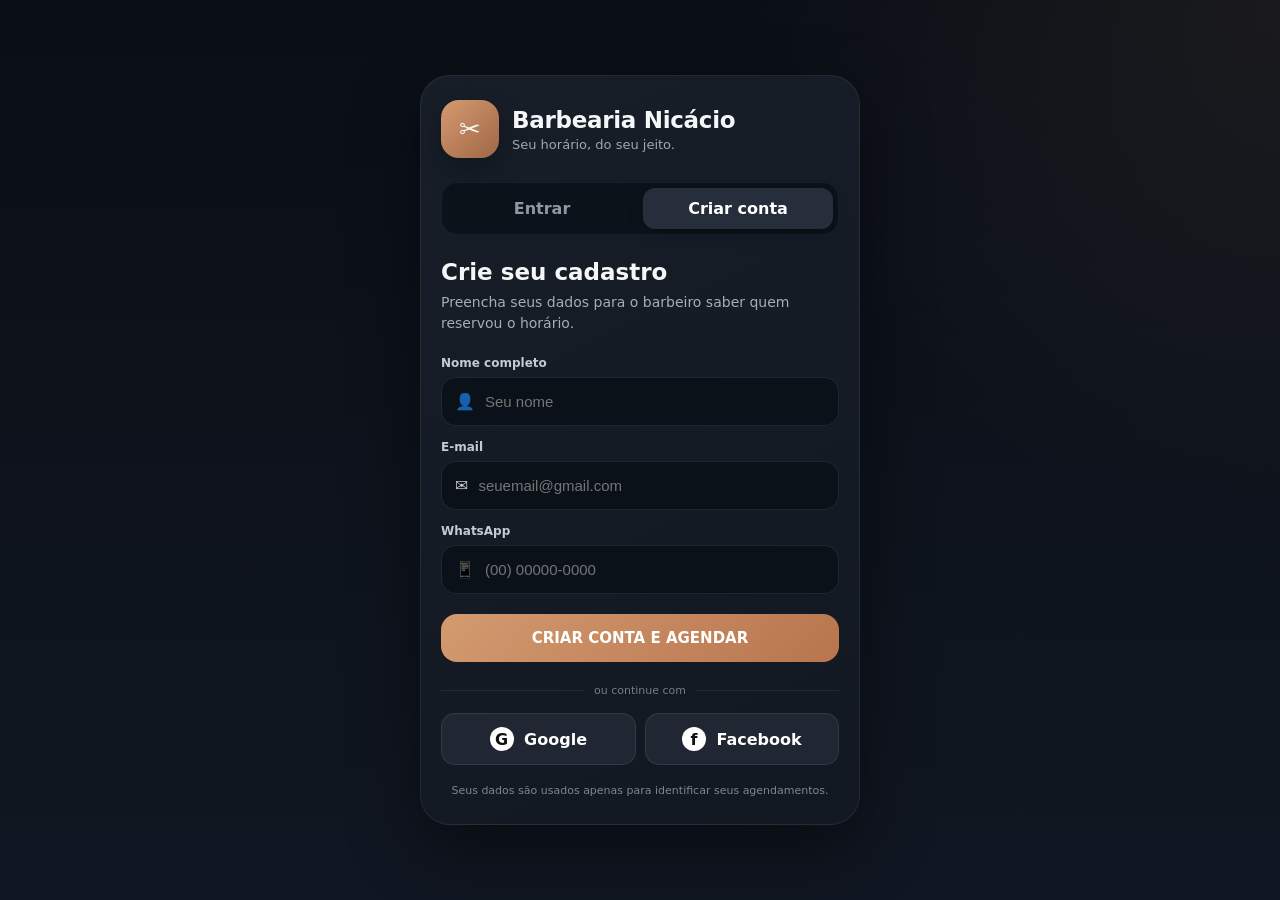
==== commit 1525f4bc: "Add files via upload" ====
--- a/index.html
+++ b/index.html
@@ -14,7 +14,7 @@
     }
   </script>
 
-  <link rel="stylesheet" href="styles.css?v=26" />
+  <link rel="stylesheet" href="styles.css?v=28" />
 </head>
 <body>
   <main class="app">
@@ -72,6 +72,6 @@
       caches.keys().then(keys => keys.forEach(k => caches.delete(k)));
     }
   </script>
-  <script src="app.js?v=26"></script>
+  <script src="app.js?v=28"></script>
 </body>
 </html>
--- a/styles.css
+++ b/styles.css
@@ -388,3 +388,25 @@
   #stepService .check{width:32px;height:32px;top:11px;right:11px}
   #stepService .service-icon{font-size:22px;left:14px;top:16px}
 }
+
+/* V27 — textos claros: sem letras pretas */
+#stepService .service-name,
+#stepService .service-meta,
+#stepService .service-meta span,
+#stepService .card,
+.primary,
+.time-btn.selected,
+.date-card.selected{
+  color:#fff !important;
+}
+#stepService .service-meta span{color:#c7c9ce !important;}
+#stepService .card.selected .check::after{color:#fff !important;background:#c47b58;border-radius:10px;}
+
+/* V28 — correção definitiva dos nomes dos serviços */
+.service-name,
+#stepService .service-name,
+.cards .card .service-name,
+#services .service-name {
+  color: #ffffff !important;
+  -webkit-text-fill-color: #ffffff !important;
+}
